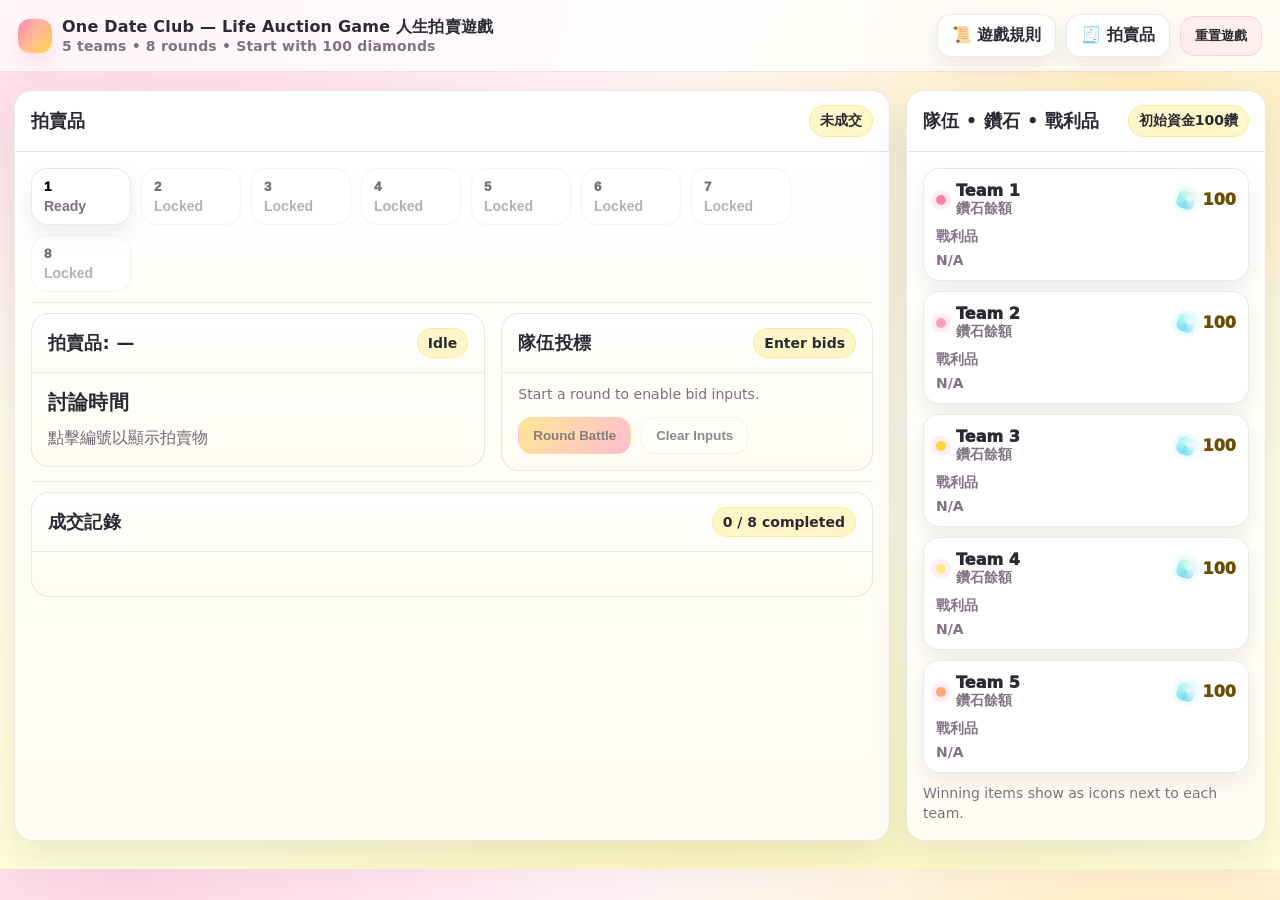
==== index.html @ 9e4ca79e "font size+2, simplify UI, fix top 2 calculation" ====
<!DOCTYPE html>
<html lang="en">
<head>
  <meta charset="utf-8" />
  <meta name="viewport" content="width=device-width, initial-scale=1" />
  <title>One Date Club — Life Auction Game</title>
  <link rel="stylesheet" href="styles.css" />
</head>

<body>
  <div class="nav">
    <div class="brand">
      <div class="logo" aria-hidden="true"></div>
      <div>
        One Date Club — Life Auction Game 人生拍賣遊戲
        <div class="small">5 teams • 8 rounds • Start with 100 diamonds</div>
      </div>
    </div>

    <div class="nav-actions">
      <a class="btn" href="rules.html">📜 遊戲規則</a>
      <a class="btn" href="items.html">🧾 拍賣品</a>
      <button class="btn danger" id="resetBtn" title="Reset all rounds and diamonds">重置遊戲</button>
    </div>
  </div>

  <div class="wrap grid">
    <!-- Main Panel -->
    <div class="card">
      <div class="card-h">
        <h2>拍賣品</h2>
        <span class="pill" id="statusPill">未成交</span>
      </div>

      <div class="card-b">

        <div>
          <div class="rounds" id="roundButtons"></div>
        </div>

        <div class="sep"></div>

        <div class="grid2">
          <!-- Auction Item -->
          <div class="card" style="box-shadow:none;">
            <div class="card-h">
              <h3 id="roundTitle">拍賣品: —</h3>
              <span class="pill" id="roundStatePill">Idle</span>
            </div>
            <div class="card-b itemBox">
              <h4 class="itemTitle" id="itemName">討論時間</h4>
              <p class="itemDesc" id="itemDesc">點擊編號以顯示拍賣物</p>

              <div class="mapWrap" id="mapWrap" style="display:none;">
                <img id="itemMap" alt="Map for the auction item" />
              </div>
            </div>
          </div>

          <!-- Bids -->
          <div class="card" style="box-shadow:none;">
            <div class="card-h">
              <h3>隊伍投標</h3>
              <span class="pill" id="bidHintPill">Enter bids</span>
            </div>
            <div class="card-b">
              <div class="bidBBox" id="bidBox">
                <div class="bids" id="bidInputs"></div>
                <div class="hint" id="bidHint">Start a round to enable bid inputs.</div>

                <div class="err" id="errorBox"></div>

                <div style="margin-top:12px; display:flex; gap:10px; flex-wrap:wrap;">
                  <button class="btn primary" id="battleBtn" disabled>Round Battle</button>
                  <button class="btn" id="clearBidsBtn" disabled>Clear Inputs</button>
                </div>
              </div>
              <!-- Battle results -->
              <div class="battleBox" id="battleBox">
                <div style="font-weight:1000;">Top 2 Prices (includes ties)</div>
                <div class="topGrid" id="topGrid"></div>

                <div class="winnerPick" id="winnerPick"></div>

                <div class="winnerActions">
                  <button class="btn primary" id="confirmWinnerBtn" disabled>Confirm Winner & Deduct</button>
                </div>

                <div class="hint" style="margin-top:8px;">
                  If multiple teams tie in the top 2 prices, all will appear here.
                </div>
              </div>
            </div>
          </div>
        </div>

        <div class="sep"></div>

        <!-- Log -->
        <div class="card" style="box-shadow:none;">
          <div class="card-h">
            <h3>成交記錄</h3>
            <span class="pill" id="progressPill">0 / 8 成交</span>
          </div>
          <div class="card-b">
            <div class="log" id="log"></div>
            <div class="footerNote" id="endNote" style="display:none;"></div>
          </div>
        </div>
      </div>
    </div>

    <!-- Right Side Panel -->
    <div class="card">
      <div class="card-h">
        <h2>隊伍 • 鑽石 • 戰利品</h2>
        <span class="pill">初始資金100鑽</span>
      </div>
      <div class="card-b">
        <div class="teamList" id="teamList"></div>
        <div class="footerNote">
          Winning items show as icons next to each team.
        </div>
      </div>
    </div>
  </div>
  
  <script src="constant.js"></script>
  <script src="game.js"></script>
  
</body>
</html>
---- styles.css ----
:root{
  /* Light Pink + Yellow theme based on palette (Cream/Jasmine/Sunglow/Pink) */
  --cream:#FFFFD8;   /* background cream */
  --butter:#FFF4B8;
  --jasmine:#FFEA8A;
  --sunglow:#FFD43B;
  --pink:#FF7DB0;

  --bg:#FFF7FB;
  --card:#FFFFFF;
  --card2:#FFFDF2;

  --text:#2B2A33;
  --muted:#6B5B6D;

  --accent: var(--pink);
  --accent2: var(--sunglow);

  --border: rgba(43,42,51,.10);
  --shadow: 0 18px 40px rgba(43,42,51,.10);
  --shadow2: 0 10px 22px rgba(43,42,51,.08);
  --radius: 18px;
}

*{box-sizing:border-box}
body{
  margin:0;
  font-family: ui-sans-serif, system-ui, -apple-system, Segoe UI, Roboto, Helvetica, Arial, "Apple Color Emoji","Segoe UI Emoji";
  color: var(--text);
  background:
    radial-gradient(1000px 700px at 10% 0%, rgba(255,125,176,.28), transparent 60%),
    radial-gradient(900px 650px at 90% 10%, rgba(255,212,59,.30), transparent 60%),
    radial-gradient(900px 650px at 55% 100%, rgba(255,234,138,.30), transparent 55%),
    linear-gradient(180deg, var(--bg), var(--cream));
}

/* Top Nav */
.nav{
  position: sticky; top:0; z-index: 5;
  display:flex; align-items:center; justify-content:space-between;
  padding:14px 18px;
  background: rgba(255,255,255,.78);
  backdrop-filter: blur(10px);
  border-bottom: 1px solid var(--border);
}
.brand{
  display:flex; gap:10px; align-items:center;
  font-weight: 900;
  letter-spacing:.2px;
}
.logo{
  width:34px; height:34px; border-radius:12px;
  background: linear-gradient(135deg, var(--pink), var(--sunglow));
  box-shadow: 0 10px 22px rgba(255,125,176,.22);
  position:relative;
  overflow:hidden;
}
.logo::after{
  content:"";
  position:absolute; inset:-80% -40%;
  background: linear-gradient(90deg, transparent, rgba(255,255,255,.65), transparent);
  transform: rotate(20deg);
  animation: shine 4.8s linear infinite;
  opacity:.35;
}
@keyframes shine{
  0%{ transform: translateX(-60%) rotate(20deg); }
  100%{ transform: translateX(60%) rotate(20deg); }
}

.nav-actions{display:flex; gap:10px; align-items:center; flex-wrap:wrap;}
.nav-actions a{ text-decoration:none; }

.btn{
  appearance:none; border:none; cursor:pointer;
  padding:10px 14px;
  border-radius: 14px;
  font-weight: 900;
  color: var(--text);
  background: rgba(255,255,255,.90);
  border: 1px solid var(--border);
  box-shadow: var(--shadow2);
  transition: transform .12s ease, filter .12s ease, border-color .12s ease;
  display:inline-flex;
  align-items:center;
  gap:8px;
  white-space:nowrap;
}
.btn:hover{ transform: translateY(-1px); filter: brightness(1.02); border-color: rgba(43,42,51,.18); }
.btn.primary{
  color:#1f1b1f;
  background: linear-gradient(135deg, rgba(255,212,59,.95), rgba(255,125,176,.92));
  border-color: transparent;
  box-shadow: 0 16px 34px rgba(255,125,176,.18);
}
.btn.danger{
  background: rgba(255,125,176,.10);
  border-color: rgba(255,125,176,.25);
  box-shadow:none;
}
.btn:disabled{ opacity:.55; cursor:not-allowed; transform:none; box-shadow:none; }

.wrap{
  max-width: 1400px;
  margin: 18px auto 28px;
  padding: 0 14px;
}
.wrap.grid{
  display:grid;
  grid-template-columns: 1fr 360px;
  gap: 16px;
}
@media (max-width: 980px){
  .wrap.grid{ grid-template-columns: 1fr; }
}

.card{
  background: linear-gradient(180deg, var(--card), var(--card2));
  border: 1px solid var(--border);
  border-radius: var(--radius);
  box-shadow: var(--shadow);
  overflow:hidden;
}
.card-h{
  padding: 14px 16px;
  border-bottom: 1px solid var(--border);
  display:flex; align-items:center; justify-content:space-between;
  gap: 12px;
}
.card-h h2, .card-h h3{
  margin:0; font-size: 18px; letter-spacing:.2px;
}
.card-b{ padding: 16px; }

.muted{ color: var(--muted); }
.small{ font-size: 14px; color: rgba(107,91,109,.85); font-weight:800; }

.pill{
  font-size:14px; font-weight:900;
  padding:6px 10px; border-radius: 999px;
  background: rgba(255,234,138,.45);
  border: 1px solid rgba(255,212,59,.35);
  color: var(--text);
  white-space: nowrap;
}

.sep{ height:1px; background: var(--border); margin: 10px 0; }
.footerNote{ margin-top: 10px; color: rgba(107,91,109,.88); font-size: 14px; line-height:1.45; }

/* Rounds */
.rounds{ display:flex; flex-wrap:wrap; gap:10px; }
.roundBtn{
  min-width: 100px;
  display:flex; flex-direction:column; gap:4px;
  align-items:flex-start;
  padding:10px 12px;
  border-radius: 16px;
  background: rgba(255,255,255,.88);
  border: 1px solid var(--border);
  cursor:pointer;
  transition: transform .12s ease, filter .12s ease, border-color .12s ease;
  box-shadow: var(--shadow2);
}
.roundBtn:hover{ transform: translateY(-1px); filter: brightness(1.02); border-color: rgba(43,42,51,.18); }
.roundBtn[aria-disabled="true"]{ opacity:.55; cursor:not-allowed; transform:none; box-shadow:none; }
.roundBtn .t{ font-weight:1000; }
.roundBtn .s{ font-size: 14px; color: rgba(107,91,109,.88); font-weight:800; }
.roundBtn.active{
  background: rgba(255,125,176,.10);
  border-color: rgba(255,125,176,.28);
}
.roundBtn.done{
  background: rgba(255,212,59,.14);
  border-color: rgba(255,212,59,.35);
}

/* Main game area */
.grid2{
  display:grid;
  grid-template-columns: 1.1fr .9fr;
  gap: 16px;
  align-items:start;
}
@media (max-width: 980px){
  .grid2{ grid-template-columns: 1fr; }
}

.itemBox{ display:flex; flex-direction:column; gap: 10px; }
.itemTitle{ font-size: 20px; margin:0; font-weight: 1000; letter-spacing:.2px; }
.itemDesc{ margin:0; color: rgba(107,91,109,.95); line-height:1.5; }

.mapWrap{
  border-radius: 16px;
  border: 1px solid var(--border);
  background: rgba(255,255,255,.90);
  overflow:hidden;
}
.mapWrap img{ width:100%; display:block; }

/* Bids */
.bids{ display:flex; flex-direction:column; gap: 10px; }
.bidRow{
  display:grid;
  grid-template-columns: 1fr 120px;
  gap: 10px;
  align-items:center;
  padding:10px 12px;
  border-radius: 14px;
  background: rgba(255,255,255,.90);
  border: 1px solid var(--border);
}
.teamName{ display:flex; align-items:center; gap:10px; font-weight:1000; }

.dot{
  width:10px; height:10px; border-radius: 999px;
  background: var(--accent);
  box-shadow: 0 0 0 5px rgba(255,125,176,.14);
  flex: 0 0 auto;
}

input[type="number"]{
  width:100%;
  padding:10px 10px;
  border-radius: 12px;
  border: 1px solid rgba(43,42,51,.14);
  background: rgba(255,255,255,.98);
  color: var(--text);
  font-weight:1000;
  outline:none;
}
input[type="number"]:focus{
  border-color: rgba(255,125,176,.55);
  box-shadow: 0 0 0 4px rgba(255,125,176,.14);
}
.rules{
  font-size: 26px;
}
.hint{
  font-size: 14px;
  color: rgba(107,91,109,.88);
  margin-top: -4px;
  line-height:1.4;
}
.err{
  margin-top: 10px;
  padding:10px 12px;
  border-radius: 14px;
  background: rgba(255,125,176,.12);
  border: 1px solid rgba(255,125,176,.28);
  color: #5a1f36;
  font-weight:1000;
  display:none;
}

/* Battle results */
.battleBox{
  margin-top: 14px;
  padding:12px 12px;
  border-radius: 16px;
  background: rgba(255,250,214,.75);
  border: 1px solid rgba(255,212,59,.25);
  display:none;
}
.topGrid{
  display:grid;
  grid-template-columns: 1fr 1fr;
  gap: 10px;
  margin-top: 10px;
}
@media (max-width: 560px){
  .topGrid{ grid-template-columns: 1fr; }
}
.topCard{
  border-radius: 16px;
  border: 1px solid rgba(43,42,51,.10);
  background: rgba(255,255,255,.92);
  padding: 12px;
  box-shadow: var(--shadow2);
}
.topCard .rank{ font-size: 14px; color: rgba(107,91,109,.88); font-weight: 1000; letter-spacing:.2px; }
.topCard .who{ margin-top: 6px; font-size: 18px; font-weight: 1000; }
.topCard .price{ margin-top: 4px; font-size: 16px; color: #8b5a00; font-weight: 1000; }

.winnerPick{
  margin-top: 12px;
  display:flex; gap:10px; flex-wrap:wrap;
  align-items:center;
}
.radioPill{
  display:flex; gap:8px; align-items:center;
  padding: 10px 12px;
  border-radius: 999px;
  background: rgba(255,125,176,.10);
  border: 1px solid rgba(255,125,176,.22);
  cursor:pointer;
  user-select:none;
  font-weight: 1000;
}
.radioPill input{ accent-color: var(--pink); }
.winnerActions{ margin-top: 10px; display:flex; gap:10px; flex-wrap:wrap; }

/* Right panel: teams + diamonds + wins */
.teamList{ display:flex; flex-direction:column; gap:10px; }
.teamCard{
  display:flex; flex-direction:column; gap:10px;
  padding: 12px 12px;
  border-radius: 16px;
  background: rgba(255,255,255,.92);
  border: 1px solid var(--border);
  box-shadow: var(--shadow2);
}
.teamTopRow{
  display:flex; align-items:center; justify-content:space-between;
  gap: 10px;
}
.teamLeft{ display:flex; align-items:center; gap:10px; font-weight: 1000; }

.diamond{
  display:inline-flex; align-items:center; gap:8px;
  font-weight: 1000;
  color: #6b4e00;
  white-space:nowrap;
}
.diaIcon{
  width:18px; height:18px; display:inline-block;
  background: conic-gradient(from 180deg, #7bdff2, #b2f7ef, #eff7f6, #7bdff2);
  border-radius: 6px;
  transform: rotate(18deg);
  box-shadow: 0 0 0 4px rgba(123,223,242,.12);
}

.winsRow{
  display:flex;
  flex-wrap:wrap;
  gap:8px;
  align-items:center;
}
.winBadge{
  display:inline-flex;
  align-items:center;
  justify-content:center;
  width:32px;
  height:32px;
  border-radius: 12px;
  border: 1px solid rgba(43,42,51,.10);
  background: rgba(255,250,214,.95);
  box-shadow: var(--shadow2);
  font-size: 18px;
}
.winBadge[title]{ cursor: help; }

/* Log */
.log{ display:flex; flex-direction:column; gap:10px; margin-top: 12px; }
.logItem{
  padding: 12px;
  border-radius: 16px;
  background: rgba(255,255,255,.92);
  border: 1px solid var(--border);
  line-height:1.45;
  box-shadow: var(--shadow2);
}
.logItem b{ color: #b0004b; }

/* Items page list */
.list{
  margin-top: 14px;
  display:grid;
  grid-template-columns: 1fr;
  gap: 10px;
}
.item{
  display:flex;
  align-items:flex-start;
  justify-content:space-between;
  gap: 12px;
  padding: 14px;
  border-radius: 16px;
  border: 1px solid var(--border);
  background: rgba(255,255,255,.92);
  box-shadow: var(--shadow2);
}
.left{
  display:flex;
  gap: 12px;
  align-items:flex-start;
}
.right{
  display:flex;
  gap: 12px;
  align-items:flex-end;
}
.icon{
  width:40px; height:40px;
  border-radius: 14px;
  display:flex; align-items:center; justify-content:center;
  border: 1px solid rgba(43,42,51,.10);
  background: rgba(255,250,214,.95);
  font-size: 20px;
  flex: 0 0 auto;
}
.name{ font-weight:1000; }
.desc{ color: rgba(107,91,109,.95); margin-top: 4px; line-height:1.5; }
.tag{
  padding:6px 10px;
  border-radius:999px;
  border: 1px solid rgba(255,212,59,.30);
  background: rgba(255,234,138,.45);
  color: #6b4e00;
  font-weight:1000;
  font-size:14px;
  white-space:nowrap;
}
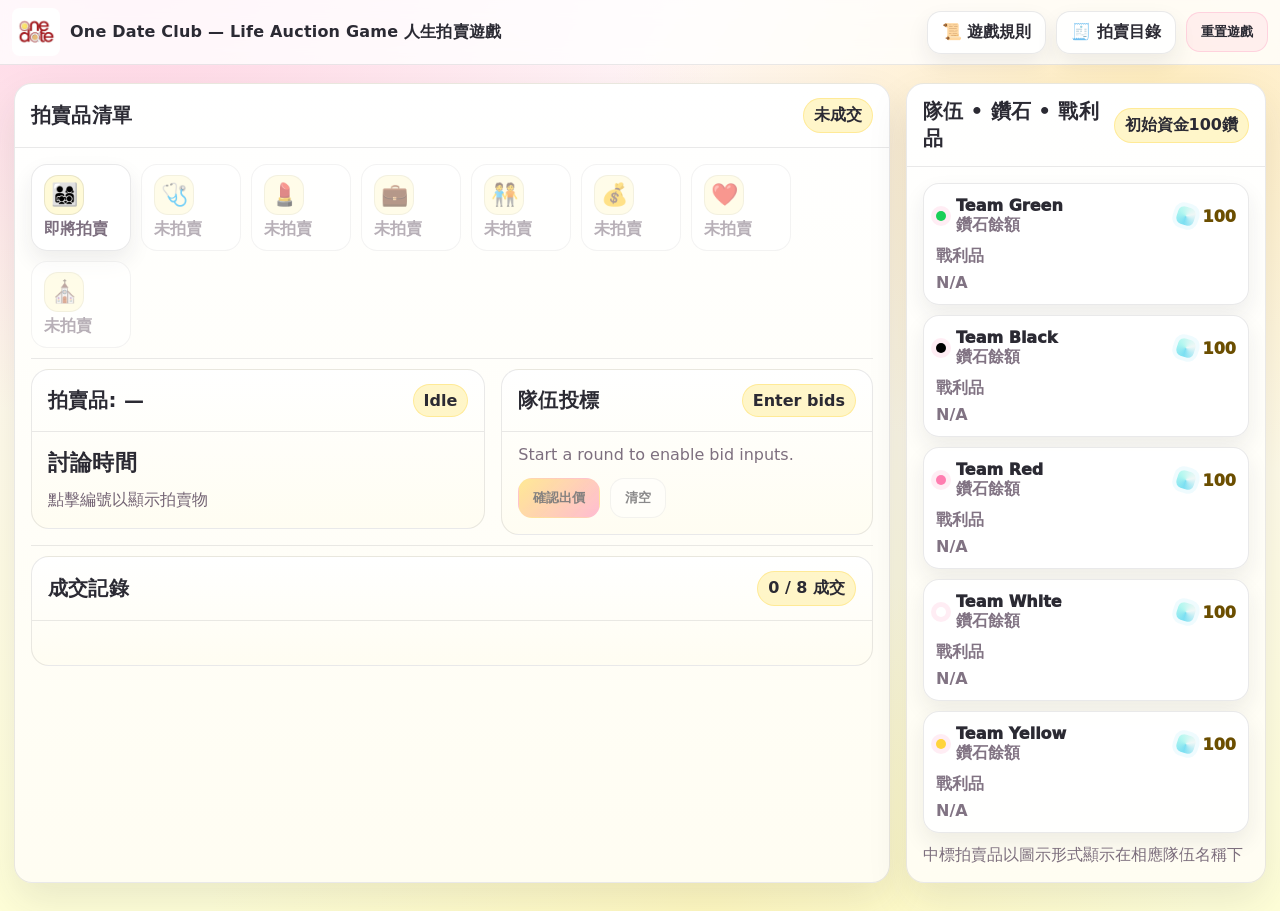
==== commit e8c3b959: "update labels and font-size+2px" ====
--- a/index.html
+++ b/index.html
@@ -13,13 +13,13 @@
       <div class="logo" aria-hidden="true"></div>
       <div>
         One Date Club — Life Auction Game 人生拍賣遊戲
-        <div class="small">5 teams • 8 rounds • Start with 100 diamonds</div>
+        <!--<div class="small">5 teams • 8 rounds • Start with 100 diamonds</div>-->
       </div>
     </div>
 
     <div class="nav-actions">
       <a class="btn" href="rules.html">📜 遊戲規則</a>
-      <a class="btn" href="items.html">🧾 拍賣品</a>
+      <a class="btn" href="items.html">🧾 拍賣目錄</a>
       <button class="btn danger" id="resetBtn" title="Reset all rounds and diamonds">重置遊戲</button>
     </div>
   </div>
@@ -28,7 +28,7 @@
     <!-- Main Panel -->
     <div class="card">
       <div class="card-h">
-        <h2>拍賣品</h2>
+        <h2>拍賣品清單</h2>
         <span class="pill" id="statusPill">未成交</span>
       </div>
 
@@ -71,23 +71,23 @@
                 <div class="err" id="errorBox"></div>
 
                 <div style="margin-top:12px; display:flex; gap:10px; flex-wrap:wrap;">
-                  <button class="btn primary" id="battleBtn" disabled>Round Battle</button>
-                  <button class="btn" id="clearBidsBtn" disabled>Clear Inputs</button>
+                  <button class="btn primary" id="battleBtn" disabled>確認出價</button>
+                  <button class="btn" id="clearBidsBtn" disabled>清空</button>
                 </div>
               </div>
               <!-- Battle results -->
               <div class="battleBox" id="battleBox">
-                <div style="font-weight:1000;">Top 2 Prices (includes ties)</div>
+                <div style="font-weight:1000;">前兩名隊伍說服評判</div>
                 <div class="topGrid" id="topGrid"></div>
 
                 <div class="winnerPick" id="winnerPick"></div>
 
                 <div class="winnerActions">
-                  <button class="btn primary" id="confirmWinnerBtn" disabled>Confirm Winner & Deduct</button>
+                  <button class="btn primary" id="confirmWinnerBtn" disabled>確認中標者並扣除鑽石</button>
                 </div>
 
                 <div class="hint" style="margin-top:8px;">
-                  If multiple teams tie in the top 2 prices, all will appear here.
+                  若有多支隊伍並列前兩名高價，系統會並列顯示所有隊伍。
                 </div>
               </div>
             </div>
@@ -119,7 +119,7 @@
       <div class="card-b">
         <div class="teamList" id="teamList"></div>
         <div class="footerNote">
-          Winning items show as icons next to each team.
+          中標拍賣品以圖示形式顯示在相應隊伍名稱下
         </div>
       </div>
     </div>
@@ -127,6 +127,8 @@
   
   <script src="constant.js"></script>
   <script src="game.js"></script>
-  
+  <!--<footer class="footer">
+    © 2026 Flow Church Actionable One Date Club — All Rights Reserved
+  </footer>-->
 </body>
 </html>
--- a/styles.css
+++ b/styles.css
@@ -33,12 +33,16 @@
     radial-gradient(900px 650px at 55% 100%, rgba(255,234,138,.30), transparent 55%),
     linear-gradient(180deg, var(--bg), var(--cream));
 }
-
+.footer {
+  text-align: center;
+  font-size: 10px;
+  color: #888;
+}
 /* Top Nav */
 .nav{
   position: sticky; top:0; z-index: 5;
   display:flex; align-items:center; justify-content:space-between;
-  padding:14px 18px;
+  padding:8px 12px;
   background: rgba(255,255,255,.78);
   backdrop-filter: blur(10px);
   border-bottom: 1px solid var(--border);
@@ -49,23 +53,13 @@
   letter-spacing:.2px;
 }
 .logo{
-  width:34px; height:34px; border-radius:12px;
-  background: linear-gradient(135deg, var(--pink), var(--sunglow));
-  box-shadow: 0 10px 22px rgba(255,125,176,.22);
-  position:relative;
-  overflow:hidden;
-}
-.logo::after{
-  content:"";
-  position:absolute; inset:-80% -40%;
-  background: linear-gradient(90deg, transparent, rgba(255,255,255,.65), transparent);
-  transform: rotate(20deg);
-  animation: shine 4.8s linear infinite;
-  opacity:.35;
-}
-@keyframes shine{
-  0%{ transform: translateX(-60%) rotate(20deg); }
-  100%{ transform: translateX(60%) rotate(20deg); }
+  width: 48px;          
+  height: 48px;
+  background-image: url("maps/logo.jpeg"); 
+  background-size: cover;     /* or contain */
+  background-position: center;
+  background-repeat: no-repeat;
+  border-radius: 8px;
 }
 
 .nav-actions{display:flex; gap:10px; align-items:center; flex-wrap:wrap;}
@@ -128,15 +122,15 @@
   gap: 12px;
 }
 .card-h h2, .card-h h3{
-  margin:0; font-size: 18px; letter-spacing:.2px;
+  margin:0; font-size: 20px; letter-spacing:.2px;
 }
 .card-b{ padding: 16px; }
 
 .muted{ color: var(--muted); }
-.small{ font-size: 14px; color: rgba(107,91,109,.85); font-weight:800; }
+.small{ font-size: 16px; color: rgba(107,91,109,.85); font-weight:800; }
 
 .pill{
-  font-size:14px; font-weight:900;
+  font-size: 16px; font-weight:900;
   padding:6px 10px; border-radius: 999px;
   background: rgba(255,234,138,.45);
   border: 1px solid rgba(255,212,59,.35);
@@ -145,7 +139,7 @@
 }
 
 .sep{ height:1px; background: var(--border); margin: 10px 0; }
-.footerNote{ margin-top: 10px; color: rgba(107,91,109,.88); font-size: 14px; line-height:1.45; }
+.footerNote{ margin-top: 10px; color: rgba(107,91,109,.88); font-size: 16px; line-height:1.45; }
 
 /* Rounds */
 .rounds{ display:flex; flex-wrap:wrap; gap:10px; }
@@ -164,7 +158,7 @@
 .roundBtn:hover{ transform: translateY(-1px); filter: brightness(1.02); border-color: rgba(43,42,51,.18); }
 .roundBtn[aria-disabled="true"]{ opacity:.55; cursor:not-allowed; transform:none; box-shadow:none; }
 .roundBtn .t{ font-weight:1000; }
-.roundBtn .s{ font-size: 14px; color: rgba(107,91,109,.88); font-weight:800; }
+.roundBtn .s{ font-size: 16px; color: rgba(107,91,109,.88); font-weight:800; }
 .roundBtn.active{
   background: rgba(255,125,176,.10);
   border-color: rgba(255,125,176,.28);
@@ -186,7 +180,7 @@
 }
 
 .itemBox{ display:flex; flex-direction:column; gap: 10px; }
-.itemTitle{ font-size: 20px; margin:0; font-weight: 1000; letter-spacing:.2px; }
+.itemTitle{ font-size: 22px; margin:0; font-weight: 1000; letter-spacing:.2px; }
 .itemDesc{ margin:0; color: rgba(107,91,109,.95); line-height:1.5; }
 
 .mapWrap{
@@ -236,7 +230,7 @@
   font-size: 26px;
 }
 .hint{
-  font-size: 14px;
+  font-size: 16px;
   color: rgba(107,91,109,.88);
   margin-top: -4px;
   line-height:1.4;
@@ -277,9 +271,9 @@
   padding: 12px;
   box-shadow: var(--shadow2);
 }
-.topCard .rank{ font-size: 14px; color: rgba(107,91,109,.88); font-weight: 1000; letter-spacing:.2px; }
-.topCard .who{ margin-top: 6px; font-size: 18px; font-weight: 1000; }
-.topCard .price{ margin-top: 4px; font-size: 16px; color: #8b5a00; font-weight: 1000; }
+.topCard .rank{ font-size: 16px; color: rgba(107,91,109,.88); font-weight: 1000; letter-spacing:.2px; }
+.topCard .who{ margin-top: 6px; font-size: 20px; font-weight: 1000; }
+.topCard .price{ margin-top: 4px; font-size: 18px; color: #8b5a00; font-weight: 1000; }
 
 .winnerPick{
   margin-top: 12px;
@@ -345,7 +339,7 @@
   border: 1px solid rgba(43,42,51,.10);
   background: rgba(255,250,214,.95);
   box-shadow: var(--shadow2);
-  font-size: 18px;
+  font-size: 20px;
 }
 .winBadge[title]{ cursor: help; }
 
@@ -395,7 +389,7 @@
   display:flex; align-items:center; justify-content:center;
   border: 1px solid rgba(43,42,51,.10);
   background: rgba(255,250,214,.95);
-  font-size: 20px;
+  font-size: 22px;
   flex: 0 0 auto;
 }
 .name{ font-weight:1000; }
@@ -407,6 +401,6 @@
   background: rgba(255,234,138,.45);
   color: #6b4e00;
   font-weight:1000;
-  font-size:14px;
+  font-size: 16px;
   white-space:nowrap;
 }
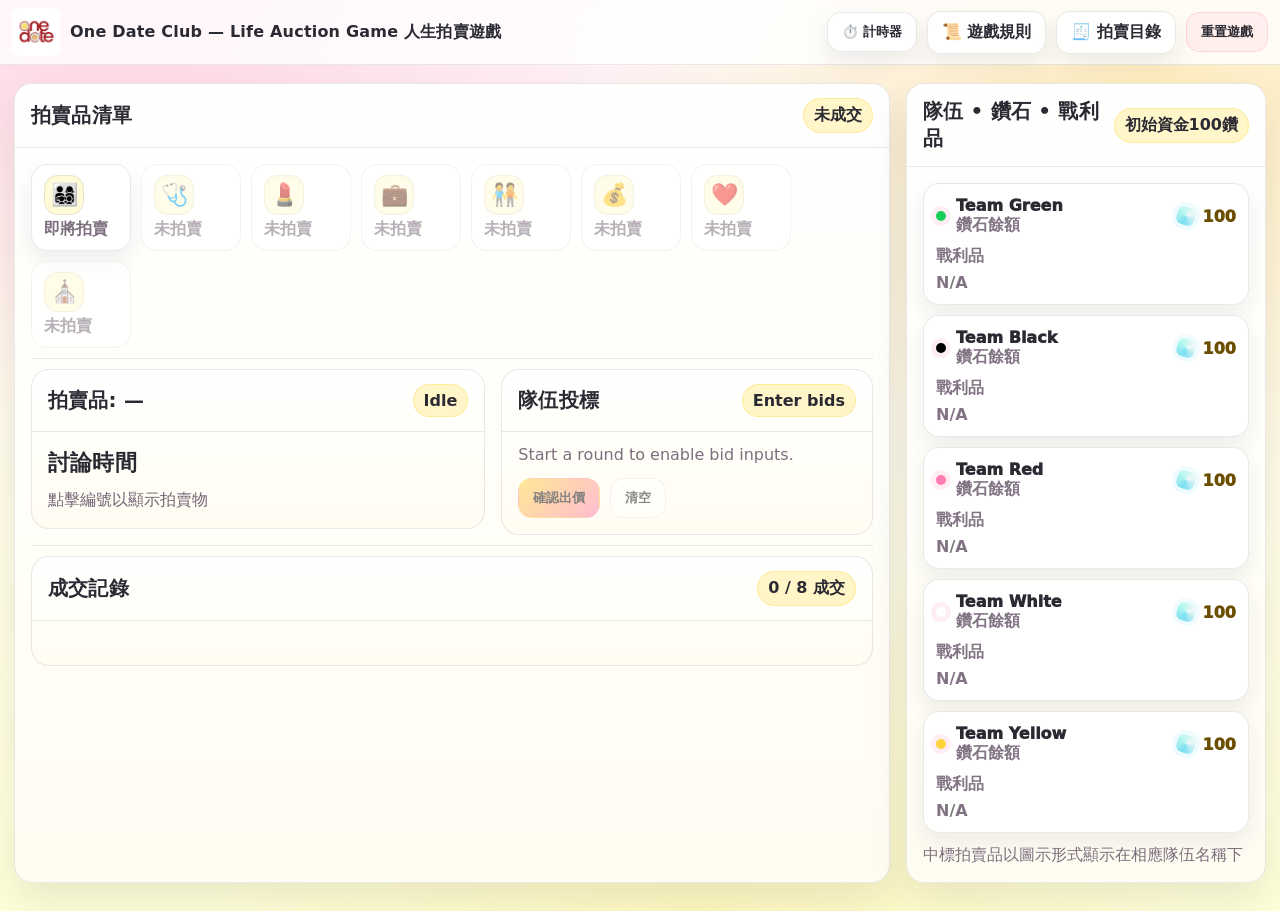
==== commit e7385158: "add timer function, default 2 min" ====
--- a/index.html
+++ b/index.html
@@ -1,5 +1,5 @@
 <!DOCTYPE html>
-<html lang="en">
+<html lang="zh-Hant">
 <head>
   <meta charset="utf-8" />
   <meta name="viewport" content="width=device-width, initial-scale=1" />
@@ -18,6 +18,7 @@
     </div>
 
     <div class="nav-actions">
+      <button class="btn" id="timerBtn" title="Open countdown timer">⏱️ 計時器</button>
       <a class="btn" href="rules.html">📜 遊戲規則</a>
       <a class="btn" href="items.html">🧾 拍賣目錄</a>
       <button class="btn danger" id="resetBtn" title="Reset all rounds and diamonds">重置遊戲</button>
@@ -124,6 +125,28 @@
       </div>
     </div>
   </div>
+
+  <div class="timer-modal" id="timerModal" aria-hidden="true">
+    <div class="timer-card" role="dialog" aria-modal="true" aria-labelledby="timerTitle">
+      <button class="closeBtn" id="timerCloseBtn" aria-label="Close timer">×</button>
+      <div class="timer-header">
+        <div id="timerTitle">計時器</div>
+      </div>
+
+      <div class="timer-display" id="timerDisplay">02:00</div>
+      <div class="timer-form">
+        <label for="timerInput">設定時間 (mm:ss)</label>
+        <input id="timerInput" class="timer-input" type="text" placeholder="05:00" value="02:00" aria-label="Set timer in minutes and seconds" />
+      </div>
+      <div class="timer-actions-wrapper">
+        <div class="timer-status" id="timerStatus">準備就緒</div>
+        <div class="timer-actions">
+          <button class="btn primary" id="timerStartBtn">開始</button>
+          <button class="btn" id="timerResetBtn">重設</button>
+        </div>
+      </div>
+    </div>
+  </div>
   
   <script src="constant.js"></script>
   <script src="game.js"></script>
--- a/styles.css
+++ b/styles.css
@@ -93,6 +93,127 @@
   box-shadow:none;
 }
 .btn:disabled{ opacity:.55; cursor:not-allowed; transform:none; box-shadow:none; }
+
+.timer-modal{
+  position: fixed;
+  inset: 0;
+  background: rgba(24,24,32,.44);
+  display: none;
+  align-items: center;
+  justify-content: center;
+  padding: 18px;
+  z-index: 20;
+}
+.timer-card{
+  width: min(460px, 100%);
+  background: linear-gradient(180deg, #ffffff, #fff9e6);
+  border: 1px solid rgba(43,42,51,.15);
+  border-radius: 28px;
+  box-shadow: 0 40px 90px rgba(43,42,51,.16);
+  padding: 24px;
+  position: relative;
+  animation: timerSlide .22s ease;
+}
+.timer-card.timer-finish{
+  animation: pulseFinish .8s ease-in-out infinite alternate;
+  border-color: rgba(255,125,176,.75);
+  box-shadow: 0 0 0 6px rgba(255,125,176,.12), 0 40px 90px rgba(43,42,51,.12);
+}
+.closeBtn{
+  position: absolute;
+  top: 14px;
+  right: 14px;
+  width: 36px;
+  height: 36px;
+  border-radius: 999px;
+  border: 1px solid rgba(43,42,51,.10);
+  background: rgba(255,255,255,.9);
+  font-size: 22px;
+  color: var(--text);
+  cursor: pointer;
+  display: inline-flex;
+  align-items: center;
+  justify-content: center;
+}
+.timer-header{
+  display: flex;
+  align-items: center;
+  justify-content: space-between;
+  gap: 12px;
+  margin-bottom: 20px;
+}
+.timer-status{
+  font-size: 14px;
+  font-weight: 900;
+  color: rgba(107,91,109,.95);
+}
+.timer-display{
+  font-size: 64px;
+  font-weight: 900;
+  text-align: center;
+  margin-bottom: 22px;
+  letter-spacing: .08em;
+  color: #2b2a33;
+}
+.timer-form{
+  display: grid;
+  gap: 10px;
+  margin-bottom: 20px;
+}
+.timer-form label{
+  font-size: 14px;
+  color: rgba(43,42,51,.75);
+  font-weight: 900;
+}
+.timer-input{
+  width: 100%;
+  padding: 12px 14px;
+  border-radius: 16px;
+  border: 1px solid rgba(43,42,51,.15);
+  background: rgba(255,255,255,.95);
+  font-size: 18px;
+  font-weight: 900;
+  text-align: center;
+  outline: none;
+}
+.timer-input:focus{
+  border-color: rgba(255,125,176,.55);
+  box-shadow: 0 0 0 4px rgba(255,125,176,.10);
+}
+.timer-actions-wrapper{
+  position: relative;
+  display: flex;
+  align-items: center;
+  justify-content: center;
+  min-height: 44px;
+}
+.timer-status{
+  position: absolute;
+  inset: 0;
+  display: flex;
+  align-items: center;
+  justify-content: left;
+  font-size: 14px;
+  font-weight: 900;
+  color: rgba(107,91,109,.95);
+  z-index: 0;
+  pointer-events: none;
+}
+.timer-actions{
+  display: flex;
+  gap: 10px;
+  flex-wrap: wrap;
+  position: relative;
+  z-index: 1;
+}
+@keyframes timerSlide{
+  from{ transform: translateY(14px); opacity: 0; }
+  to{ transform: translateY(0); opacity: 1; }
+}
+@keyframes pulseFinish{
+  from{ transform: scale(1); }
+  to{ transform: scale(1.02); }
+}
 
 .wrap{
   max-width: 1400px;
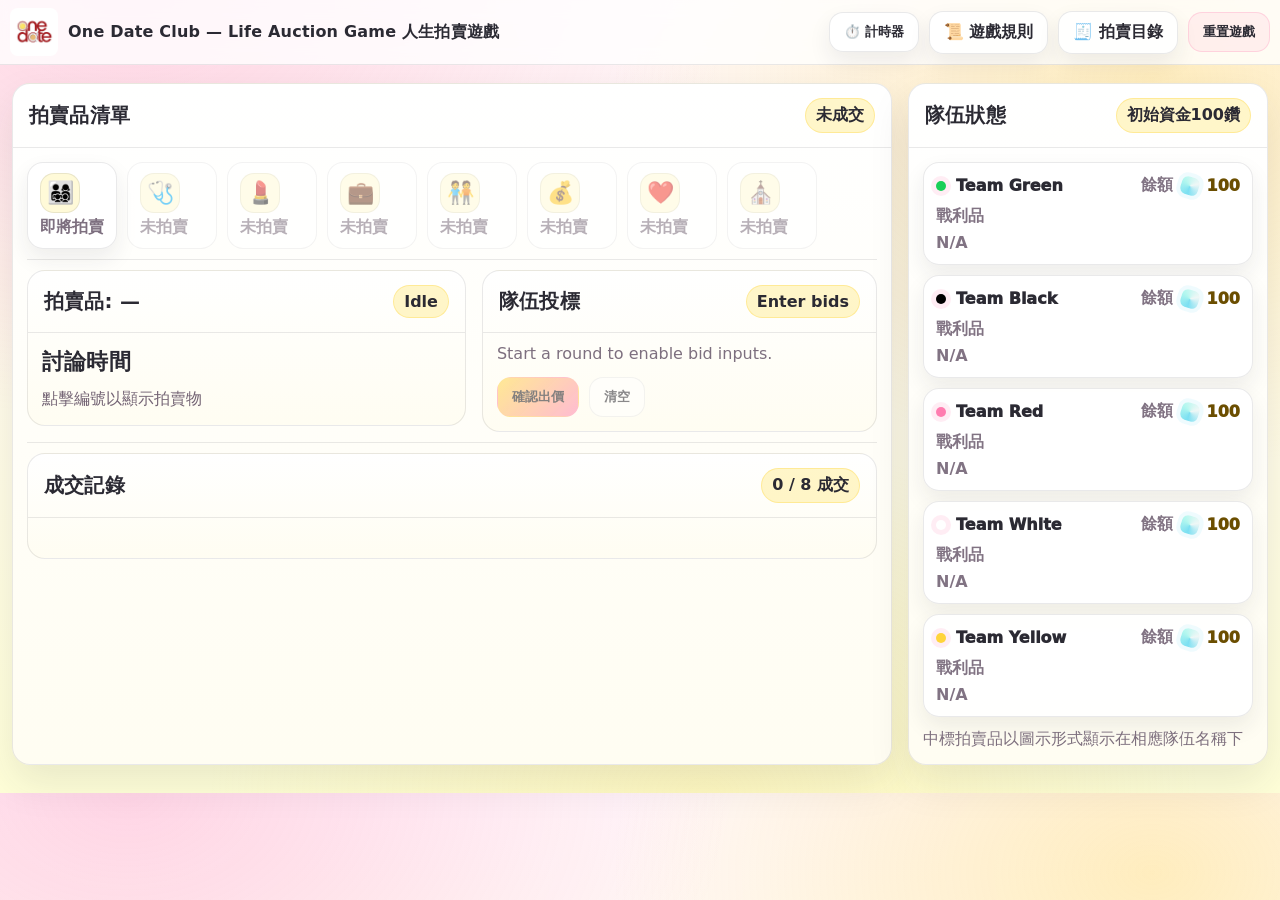
==== commit 20baa868: "update rule, tune layout for 13inch pc" ====
--- a/index.html
+++ b/index.html
@@ -114,7 +114,7 @@
     <!-- Right Side Panel -->
     <div class="card">
       <div class="card-h">
-        <h2>隊伍 • 鑽石 • 戰利品</h2>
+        <h2>隊伍狀態</h2>
         <span class="pill">初始資金100鑽</span>
       </div>
       <div class="card-b">
--- a/styles.css
+++ b/styles.css
@@ -42,7 +42,7 @@
 .nav{
   position: sticky; top:0; z-index: 5;
   display:flex; align-items:center; justify-content:space-between;
-  padding:8px 12px;
+  padding:8px 10px;
   background: rgba(255,255,255,.78);
   backdrop-filter: blur(10px);
   border-bottom: 1px solid var(--border);
@@ -216,9 +216,9 @@
 }
 
 .wrap{
-  max-width: 1400px;
+  max-width: 1300px;
   margin: 18px auto 28px;
-  padding: 0 14px;
+  padding: 0 12px;
 }
 .wrap.grid{
   display:grid;
@@ -245,7 +245,7 @@
 .card-h h2, .card-h h3{
   margin:0; font-size: 20px; letter-spacing:.2px;
 }
-.card-b{ padding: 16px; }
+.card-b{ padding: 14px; }
 
 .muted{ color: var(--muted); }
 .small{ font-size: 16px; color: rgba(107,91,109,.85); font-weight:800; }
@@ -265,7 +265,7 @@
 /* Rounds */
 .rounds{ display:flex; flex-wrap:wrap; gap:10px; }
 .roundBtn{
-  min-width: 100px;
+  min-width: 90px;
   display:flex; flex-direction:column; gap:4px;
   align-items:flex-start;
   padding:10px 12px;
@@ -288,11 +288,15 @@
   background: rgba(255,212,59,.14);
   border-color: rgba(255,212,59,.35);
 }
+.roundBtn.skipped{
+  background: rgba(128,128,128,.14);
+  border-color: rgba(255,212,59,.25);
+}
 
 /* Main game area */
 .grid2{
   display:grid;
-  grid-template-columns: 1.1fr .9fr;
+  grid-template-columns: 1fr 0.9fr;
   gap: 16px;
   align-items:start;
 }
@@ -379,7 +383,7 @@
 .topGrid{
   display:grid;
   grid-template-columns: 1fr 1fr;
-  gap: 10px;
+  gap: 8px;
   margin-top: 10px;
 }
 @media (max-width: 560px){
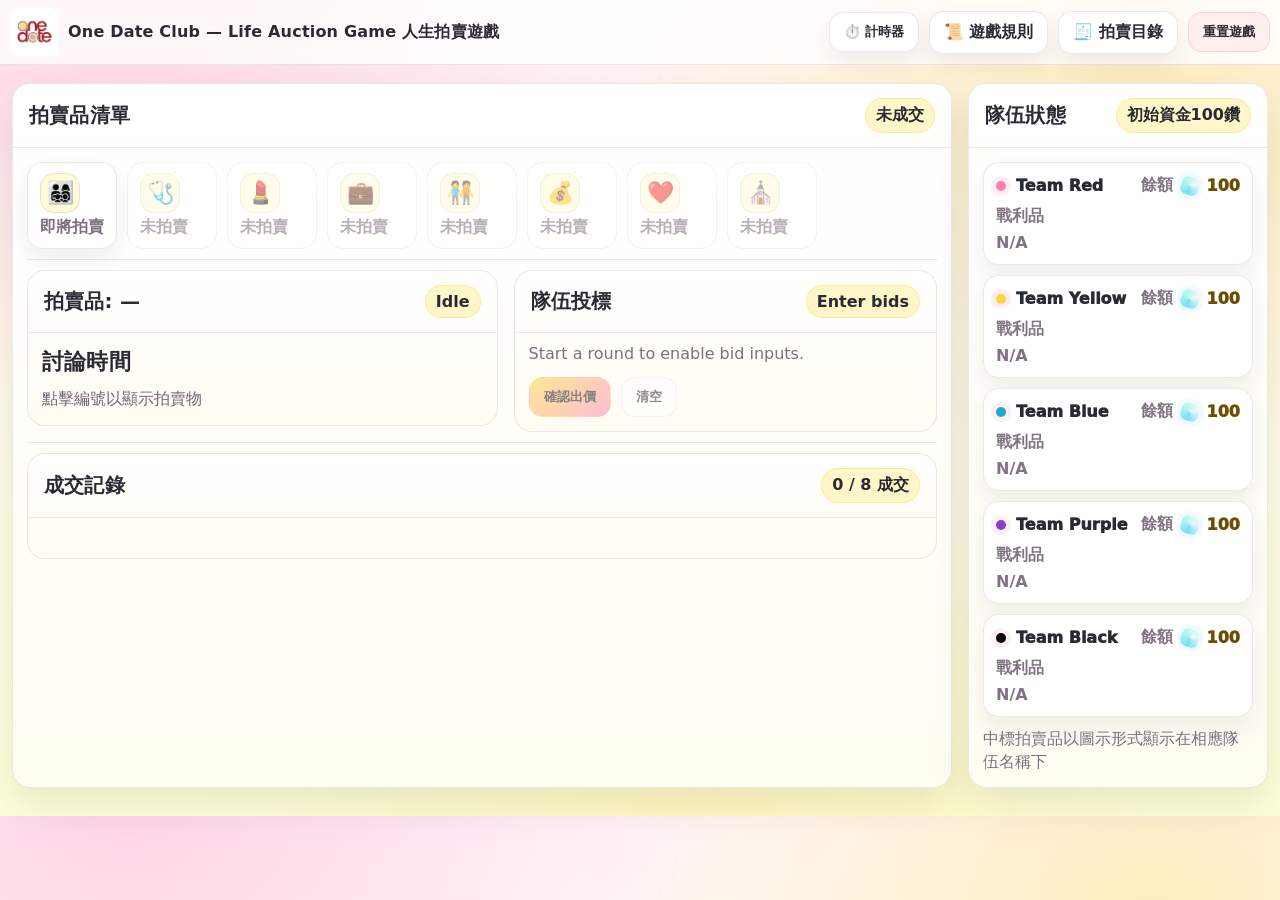
==== commit 9eaced5d: "update team color, update winner render" ====
--- a/index.html
+++ b/index.html
@@ -88,7 +88,7 @@
                 </div>
 
                 <div class="hint" style="margin-top:8px;">
-                  若有多支隊伍並列前兩名高價，系統會並列顯示所有隊伍。
+                  評判將根據隊伍的說服力選出中標者，並從該隊伍的鑽石中扣除相應金額。
                 </div>
               </div>
             </div>
--- a/styles.css
+++ b/styles.css
@@ -215,6 +215,7 @@
   to{ transform: scale(1.02); }
 }
 
+/* Page ratio, fr for main panel, px for right team panel*/
 .wrap{
   max-width: 1300px;
   margin: 18px auto 28px;
@@ -222,7 +223,7 @@
 }
 .wrap.grid{
   display:grid;
-  grid-template-columns: 1fr 360px;
+  grid-template-columns: 1fr 300px;
   gap: 16px;
 }
 @media (max-width: 980px){
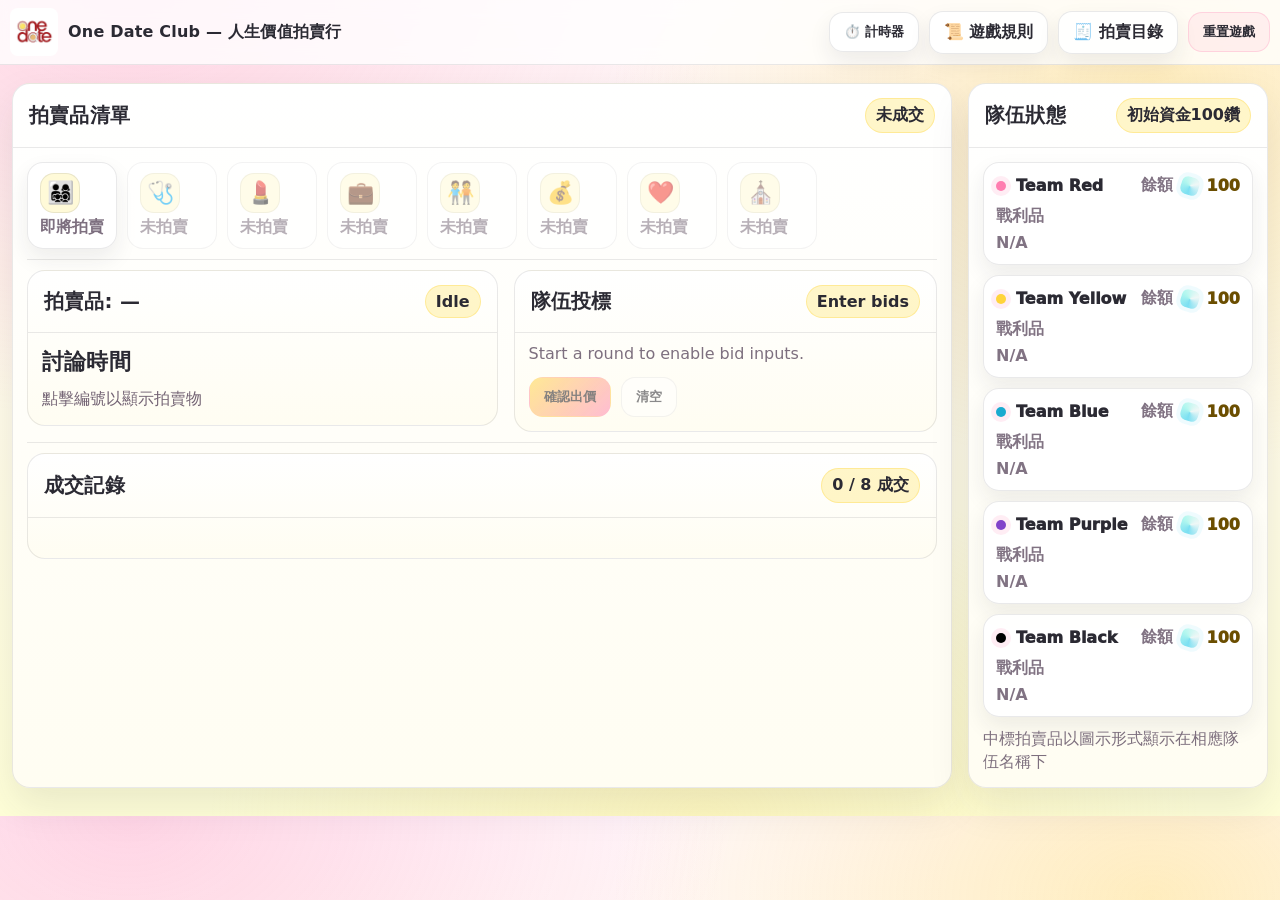
==== commit 13ae9240: "update game name, update winning animation" ====
--- a/index.html
+++ b/index.html
@@ -3,7 +3,7 @@
 <head>
   <meta charset="utf-8" />
   <meta name="viewport" content="width=device-width, initial-scale=1" />
-  <title>One Date Club — Life Auction Game</title>
+  <title>One Date Club — Life Treasures Auction</title>
   <link rel="stylesheet" href="styles.css" />
 </head>
 
@@ -12,7 +12,7 @@
     <div class="brand">
       <div class="logo" aria-hidden="true"></div>
       <div>
-        One Date Club — Life Auction Game 人生拍賣遊戲
+        One Date Club — 人生價值拍賣行
         <!--<div class="small">5 teams • 8 rounds • Start with 100 diamonds</div>-->
       </div>
     </div>
@@ -147,6 +147,18 @@
       </div>
     </div>
   </div>
+
+  <!-- Winning Effect Modal -->
+  <div class="winning-modal" id="winningModal" aria-hidden="true">
+    <div class="winning-overlay"></div>
+    <div class="winning-card" role="dialog" aria-modal="true">
+      <div class="winning-content">
+        <div class="winning-emoji">🎊</div>
+        <div class="winning-text">中標！</div>
+        <div class="winning-team" id="winningTeamName"></div>
+      </div>
+    </div>
+  </div>
   
   <script src="constant.js"></script>
   <script src="game.js"></script>
--- a/styles.css
+++ b/styles.css
@@ -529,4 +529,237 @@
   font-weight:1000;
   font-size: 16px;
   white-space:nowrap;
+}
+
+/* Winning Modal */
+.winning-modal{
+  position: fixed;
+  inset: 0;
+  display: none;
+  align-items: center;
+  justify-content: center;
+  padding: 18px;
+  z-index: 25;
+}
+
+.winning-overlay{
+  position: absolute;
+  inset: 0;
+  background: radial-gradient(circle at 50% 50%, rgba(255,125,176,.35) 0%, rgba(24,24,32,.55) 100%);
+  animation: overlayFadeIn .4s ease;
+  backdrop-filter: blur(4px);
+}
+
+/* Confetti */
+.confetti-container{
+  position: fixed;
+  inset: 0;
+  pointer-events: none;
+  overflow: hidden;
+  z-index: 24;
+}
+
+.confetti{
+  position: fixed;
+  width: 12px;
+  height: 12px;
+  background: linear-gradient(45deg, #FFD700, #FF69B4);
+  animation: confettiFall 2s ease-in forwards;
+}
+
+.confetti-1{
+  left: 10%;
+  top: -10px;
+  background: linear-gradient(45deg, #FF69B4, #FFD700);
+  animation: confettiFall 2.2s ease-in forwards, confettiSpin 1s linear infinite;
+}
+
+.confetti-2{
+  left: 20%;
+  top: -15px;
+  background: linear-gradient(45deg, #FFD700, #FF69B4);
+  animation: confettiFall 2.5s ease-in forwards, confettiSpin 1.2s linear infinite;
+}
+
+.confetti-3{
+  left: 30%;
+  top: -12px;
+  background: linear-gradient(45deg, #FF69B4, #FFD700);
+  animation: confettiFall 2.1s ease-in forwards, confettiSpin 0.9s linear infinite;
+}
+
+.confetti-4{
+  left: 40%;
+  top: -18px;
+  background: linear-gradient(45deg, #FFD700, #FF69B4);
+  animation: confettiFall 2.4s ease-in forwards, confettiSpin 1.3s linear infinite;
+}
+
+.confetti-5{
+  left: 60%;
+  top: -14px;
+  background: linear-gradient(45deg, #FF69B4, #FFD700);
+  animation: confettiFall 2.3s ease-in forwards, confettiSpin 1.1s linear infinite;
+}
+
+.confetti-6{
+  left: 70%;
+  top: -16px;
+  background: linear-gradient(45deg, #FFD700, #FF69B4);
+  animation: confettiFall 2.2s ease-in forwards, confettiSpin 0.95s linear infinite;
+}
+
+.confetti-7{
+  left: 80%;
+  top: -13px;
+  background: linear-gradient(45deg, #FF69B4, #FFD700);
+  animation: confettiFall 2.6s ease-in forwards, confettiSpin 1.25s linear infinite;
+}
+
+.confetti-8{
+  left: 90%;
+  top: -17px;
+  background: linear-gradient(45deg, #FFD700, #FF69B4);
+  animation: confettiFall 2.4s ease-in forwards, confettiSpin 1.05s linear infinite;
+}
+
+.winning-card{
+  position: relative;
+  width: min(450px, 100%);
+  background: linear-gradient(135deg, #FFE6F3 0%, #FFF4E6 50%, #E6F9FF 100%);
+  border: 3px solid rgba(255,125,176,.60);
+  border-radius: 40px;
+  box-shadow: 
+    0 0 0 0 rgba(255,125,176,.8),
+    0 0 60px rgba(255,125,176,.4),
+    0 40px 100px rgba(43,42,51,.20),
+    inset 0 1px 0 rgba(255,255,255,.8);
+  padding: 50px 30px;
+  text-align: center;
+  animation: luxuryWinnerPop .7s cubic-bezier(0.175, 0.885, 0.32, 1.275);
+}
+
+.winning-content{
+  display: flex;
+  flex-direction: column;
+  gap: 16px;
+  align-items: center;
+}
+
+.winning-emoji{
+  font-size: 84px;
+  animation: 
+    emojiPulse .6s ease-out,
+    emojiSpin 3s ease-in-out infinite 0.6s;
+  filter: drop-shadow(0 8px 20px rgba(255,125,176,.3));
+}
+
+.winning-text{
+  font-size: 48px;
+  font-weight: 1000;
+  background: linear-gradient(120deg, #FF4466, #FF7DB0, #FF4466);
+  background-size: 200% auto;
+  -webkit-background-clip: text;
+  -webkit-text-fill-color: transparent;
+  background-clip: text;
+  letter-spacing: 2px;
+  animation: textGradientShift 3s ease-in-out infinite;
+  text-shadow: 0 2px 10px rgba(255,68,102,.2);
+}
+
+.winning-team{
+  font-size: 32px;
+  font-weight: 900;
+  color: var(--text);
+  margin-top: 12px;
+  animation: teamNameSlide .6s cubic-bezier(0.34, 1.56, 0.64, 1) 0.15s both;
+  position: relative;
+  z-index: 2;
+  text-shadow: 0 4px 12px rgba(43,42,51,.08);
+}
+
+.winning-team::before{
+  content: '';
+  position: absolute;
+  top: -8px;
+  left: 50%;
+  transform: translateX(-50%);
+  width: 60px;
+  height: 4px;
+  background: linear-gradient(90deg, transparent, #FFD43B, transparent);
+  border-radius: 2px;
+  animation: glineShine 1.5s ease-in-out infinite;
+}
+
+@keyframes overlayFadeIn{
+  from{ 
+    opacity: 0;
+    backdrop-filter: blur(0px);
+  }
+  to{ 
+    opacity: 1;
+    backdrop-filter: blur(4px);
+  }
+}
+
+@keyframes luxuryWinnerPop{
+  0%{ 
+    transform: scale(0) rotate(-15deg);
+    opacity: 0;
+  }
+  50%{
+    transform: scale(1.08) rotate(2deg);
+  }
+  100%{ 
+    transform: scale(1) rotate(0deg);
+    opacity: 1;
+  }
+}
+
+@keyframes emojiPulse{
+  0%{ 
+    transform: scale(0) translateY(20px);
+    opacity: 0;
+  }
+  50%{
+    transform: scale(1.15);
+  }
+  100%{ 
+    transform: scale(1) translateY(0);
+    opacity: 1;
+  }
+}
+
+@keyframes emojiSpin{
+  0%, 100%{ transform: rotateY(0deg) rotateZ(0deg) scale(1); }
+  25%{ transform: rotateY(20deg) rotateZ(-5deg) scale(1.05); }
+  50%{ transform: rotateY(0deg) rotateZ(0deg) scale(1); }
+  75%{ transform: rotateY(-20deg) rotateZ(5deg) scale(1.05); }
+}
+
+@keyframes textGradientShift{
+  0%, 100%{ background-position: 0% center; }
+  50%{ background-position: 100% center; }
+}
+
+@keyframes teamNameSlide{
+  from{ 
+    transform: translateY(30px);
+    opacity: 0;
+  }
+  to{ 
+    transform: translateY(0);
+    opacity: 1;
+  }
+}
+
+@keyframes glineShine{
+  0%, 100%{ 
+    opacity: 0;
+    width: 0;
+  }
+  50%{ 
+    opacity: 1;
+    width: 80px;
+  }
 }
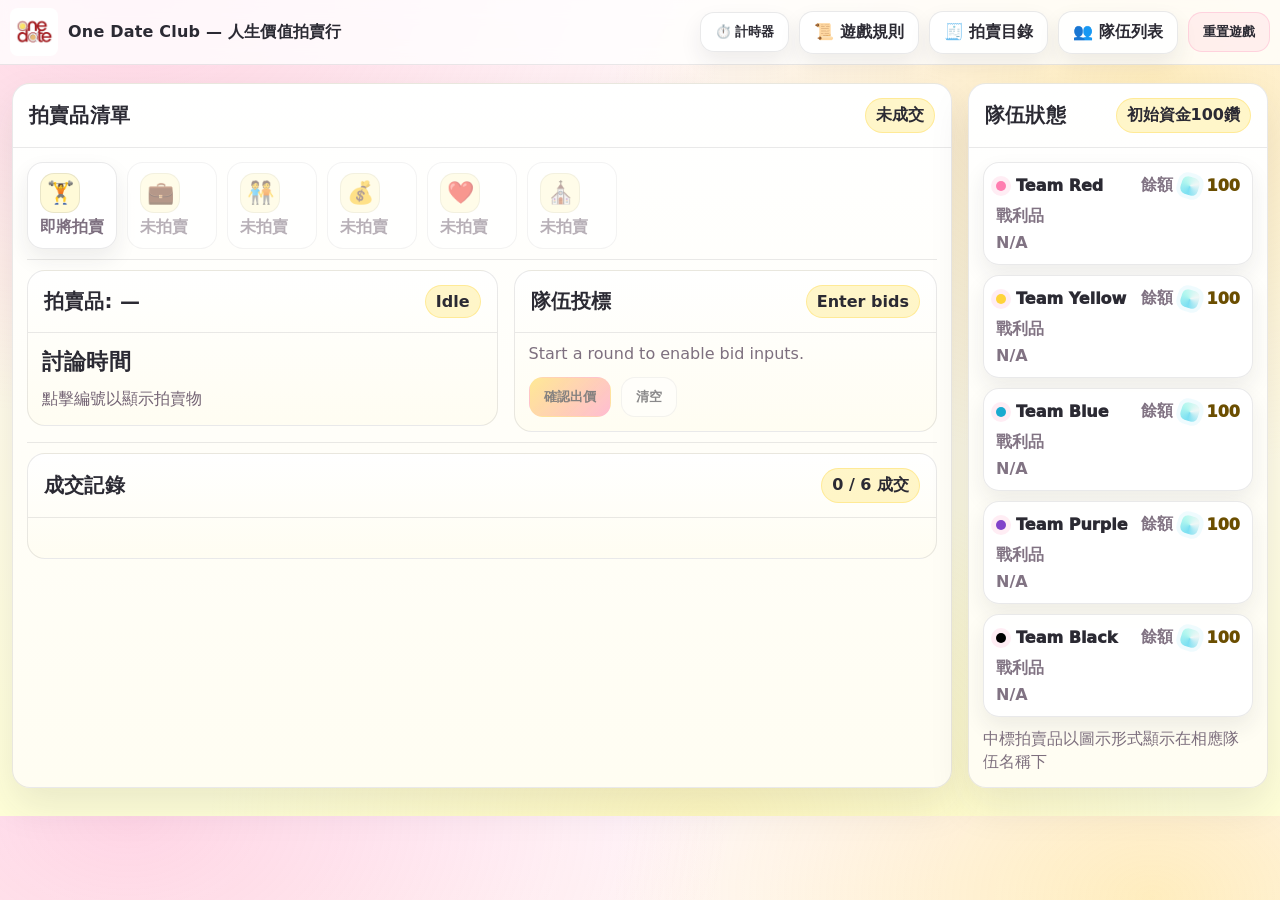
==== commit a2750ae1: "add team view for game summary" ====
--- a/index.html
+++ b/index.html
@@ -21,6 +21,7 @@
       <button class="btn" id="timerBtn" title="Open countdown timer">⏱️ 計時器</button>
       <a class="btn" href="rules.html">📜 遊戲規則</a>
       <a class="btn" href="items.html">🧾 拍賣目錄</a>
+      <a class="btn" href="teams.html">👥 隊伍列表</a>
       <button class="btn danger" id="resetBtn" title="Reset all rounds and diamonds">重置遊戲</button>
     </div>
   </div>
--- a/styles.css
+++ b/styles.css
@@ -248,6 +248,32 @@
 }
 .card-b{ padding: 14px; }
 
+.team-grid{
+  display: grid;
+  grid-template-columns: repeat(5, minmax(0, 1fr));
+  gap: 14px;
+}
+.team-card{
+  padding: 18px;
+  border-radius: 20px;
+  background: rgba(255,255,255,.95);
+  border: 1px solid rgba(43,42,51,.08);
+  box-shadow: 0 16px 34px rgba(43,42,51,.08);
+  display: flex;
+  flex-direction: column;
+  gap: 8px;
+}
+.team-card strong{
+  font-size: 18px;
+}
+
+@media (max-width: 960px){
+  .team-grid{ grid-template-columns: repeat(2, minmax(0, 1fr)); }
+}
+@media (max-width: 640px){
+  .team-grid{ grid-template-columns: 1fr; }
+}
+
 .muted{ color: var(--muted); }
 .small{ font-size: 16px; color: rgba(107,91,109,.85); font-weight:800; }
 
@@ -421,6 +447,7 @@
 
 /* Right panel: teams + diamonds + wins */
 .teamList{ display:flex; flex-direction:column; gap:10px; }
+.teamListGrid{ display:grid; grid-template-columns:repeat(5, 1fr); gap:10px; }
 .teamCard{
   display:flex; flex-direction:column; gap:10px;
   padding: 12px 12px;
@@ -468,6 +495,99 @@
   font-size: 20px;
 }
 .winBadge[title]{ cursor: help; }
+
+.teamHistory{
+  display:flex;
+  flex-direction:column;
+  gap:8px;
+  margin-top: 14px;
+}
+.teamItemsRow{
+  display:grid;
+  gap: 8px;
+}
+.teamItemRow{
+  display:flex;
+  align-items:center;
+  gap: 10px;
+  padding: 10px 12px;
+  border-radius: 16px;
+  background: rgba(255,250,214,.85);
+  border: 1px solid rgba(255,212,59,.30);
+}
+.teamItemIcon{
+  width: 30px;
+  height: 30px;
+  display:flex;
+  align-items:center;
+  justify-content:center;
+  border-radius: 12px;
+  background: rgba(255,255,255,.95);
+  font-size: 16px;
+}
+.teamRoundItem{
+  display:flex;
+  align-items:center;
+  justify-content:space-between;
+  gap: 12px;
+  padding: 12px 14px;
+  border-radius: 16px;
+  border: 1px solid rgba(43,42,51,.10);
+  background: rgba(255,255,255,.92);
+}
+.teamRoundItem.winItem{
+  background: linear-gradient(135deg, rgba(255,230,230,.95), rgba(255,200,200,.60));
+  border-color: rgba(220,38,38,.25);
+  box-shadow: 0 8px 20px rgba(220,38,38,.08);
+}
+.teamRoundItem.winItem .teamRoundName,
+.teamRoundItem.winItem .teamRoundPrice{
+  color: #b00020;
+  font-weight: 900;
+}
+.teamRoundItem .itemLeft{
+  display:flex;
+  align-items:center;
+  gap: 12px;
+  min-width: 0;
+  position:relative;
+}
+.teamRoundRank{
+  display:inline-flex;
+  align-items:center;
+  justify-content:center;
+  width:24px;
+  height:24px;
+  border-radius:50%;
+  background:rgba(255,212,59,.90);
+  color:#2b2a33;
+  font-weight:900;
+  font-size:12px;
+  margin-right:-8px;
+  z-index:2;
+  box-shadow:0 2px 8px rgba(255,212,59,.30);
+  flex-shrink:0;
+}
+.teamRoundIcon{
+  width: 42px;
+  height: 42px;
+  border-radius: 14px;
+  display:flex;
+  align-items:center;
+  justify-content:center;
+  background: rgba(255,250,214,.95);
+  border: 1px solid rgba(43,42,51,.10);
+  font-size: 20px;
+  flex-shrink:0;
+}
+.teamRoundName{
+  font-weight: 900;
+}
+.teamRoundPrice{
+  font-weight: 900;
+  color: #8b5a00;
+  white-space: nowrap;
+}
 
 /* Log */
 .log{ display:flex; flex-direction:column; gap:10px; margin-top: 12px; }
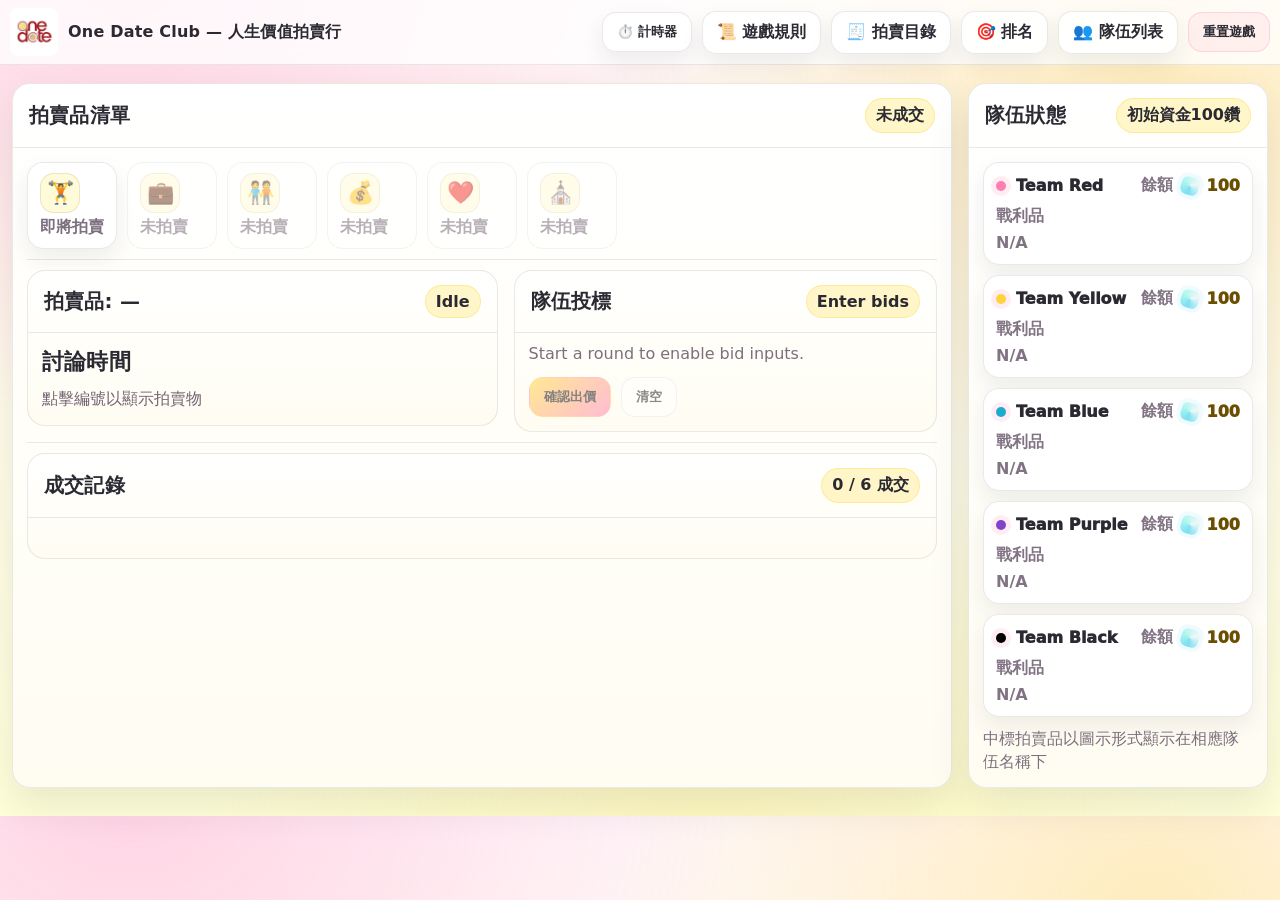
==== commit 4653c335: "update team rank input and score calculation" ====
--- a/index.html
+++ b/index.html
@@ -21,6 +21,7 @@
       <button class="btn" id="timerBtn" title="Open countdown timer">⏱️ 計時器</button>
       <a class="btn" href="rules.html">📜 遊戲規則</a>
       <a class="btn" href="items.html">🧾 拍賣目錄</a>
+      <a class="btn" href="rank.html">🎯 排名</a>
       <a class="btn" href="teams.html">👥 隊伍列表</a>
       <button class="btn danger" id="resetBtn" title="Reset all rounds and diamonds">重置遊戲</button>
     </div>
--- a/styles.css
+++ b/styles.css
@@ -447,7 +447,6 @@
 
 /* Right panel: teams + diamonds + wins */
 .teamList{ display:flex; flex-direction:column; gap:10px; }
-.teamListGrid{ display:grid; grid-template-columns:repeat(5, 1fr); gap:10px; }
 .teamCard{
   display:flex; flex-direction:column; gap:10px;
   padding: 12px 12px;
@@ -587,6 +586,79 @@
   font-weight: 900;
   color: #8b5a00;
   white-space: nowrap;
+}
+
+.teamTableWrapper{
+  overflow-x:auto;
+}
+.teamsTable{
+  width:100%;
+  border-collapse: separate;
+  border-spacing: 0;
+  border-radius: 12px;
+  min-width: 640px;
+  overflow: hidden;
+  border: 2px solid var(--border);
+}
+.teamsTable th,
+.teamsTable td{
+  padding: 14px 16px;
+  border: 1px solid var(--border);
+  vertical-align: middle;
+}
+.teamsTable th{
+  background: rgba(255,255,255,.95);
+  text-align:left;
+  font-weight: 900;
+}
+.teamsTableRoundHeader{
+  width: 350px;
+  min-width: 250px;
+}
+.teamsTableRowHeader{
+  background: rgba(250,250,250,.95);
+}
+.roundHeaderContent{
+  display:flex;
+  align-items:center;
+  gap: 12px;
+}
+.roundHeaderText{
+  display:flex;
+  flex-direction:column;
+  min-width:0;
+}
+.cellCenter{
+  text-align: center;
+  vertical-align: middle;
+}
+.cellPrice{
+  font-weight: 900;
+  color: #8b5a00;
+  display:flex;
+  align-items:center;
+  justify-content:center;
+  gap: 6px;
+}
+.cellRank{
+  display:inline-flex;
+  align-items:center;
+  justify-content:center;
+  min-width: 28px;
+  padding: 3px 8px;
+  border-radius: 999px;
+  background: rgba(255,212,59,.25);
+  color: #8b5a00;
+  font-size: 0.85rem;
+  font-weight: 900;
+}
+.cellStatus{
+  display:inline-flex;
+  margin-top: 4px;
+  color: #6b6b7b;
+}
+.winCell{
+  background: rgba(255,240,240,.9);
 }
 
 /* Log */
